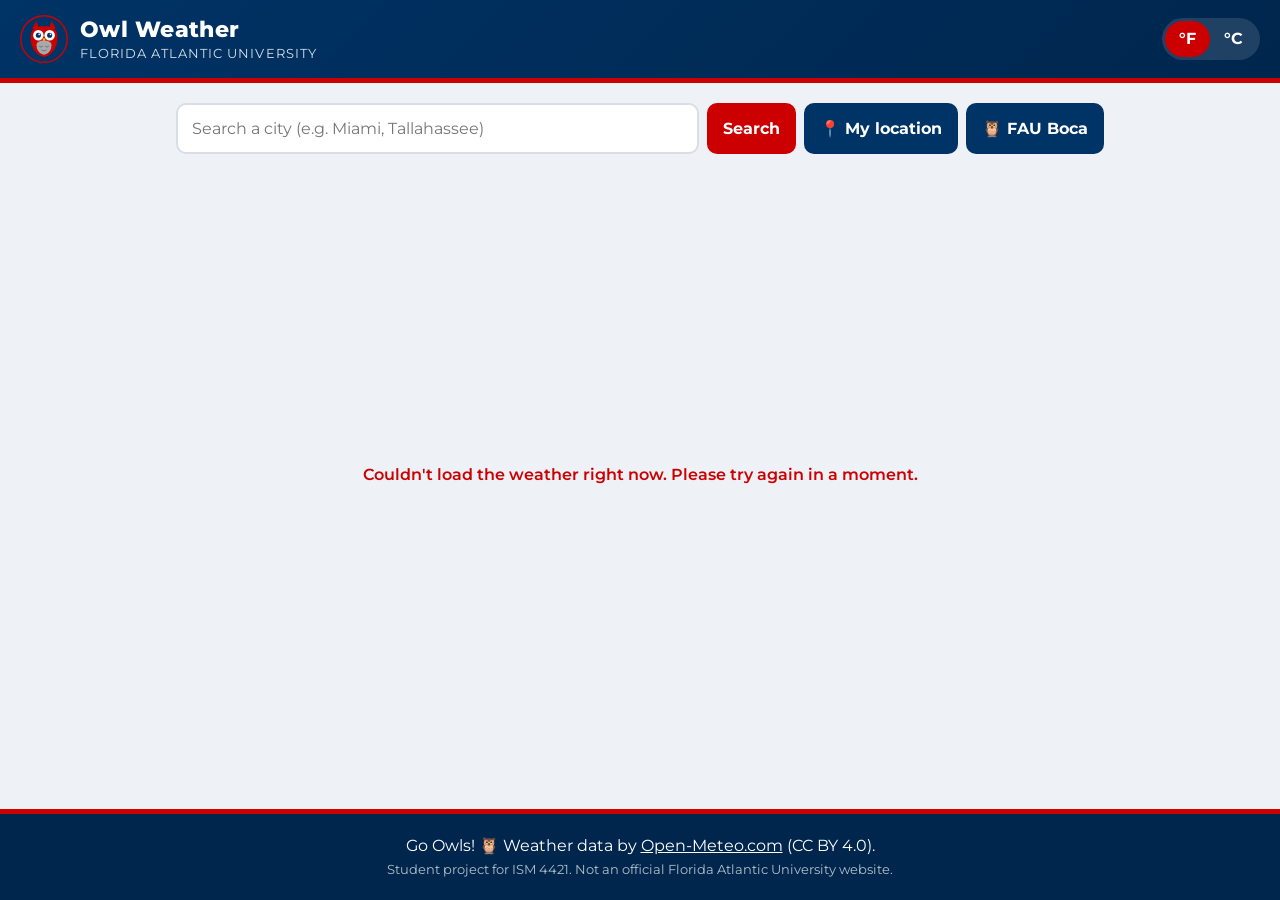
==== index.html @ f0412fbb "Add FAU-themed Owl Weather app for Netlify Static weather app powered by the free Open-Meteo forecas" ====
<!doctype html>
<html lang="en">
<head>
  <meta charset="utf-8">
  <meta name="viewport" content="width=device-width, initial-scale=1">
  <title>Owl Weather | FAU Boca Raton</title>
  <meta name="description" content="Live weather for Florida Atlantic University in Boca Raton and anywhere else, powered by Open-Meteo.">
  <meta name="theme-color" content="#003366">
  <link rel="icon" href="assets/logo.svg" type="image/svg+xml">
  <link rel="preconnect" href="https://fonts.googleapis.com">
  <link rel="preconnect" href="https://fonts.gstatic.com" crossorigin>
  <link href="https://fonts.googleapis.com/css2?family=Montserrat:wght@400;600;700;800&display=swap" rel="stylesheet">
  <link rel="stylesheet" href="style.css">
</head>
<body>
  <header class="site-header">
    <div class="brand">
      <img src="assets/logo.svg" alt="FAU Owls logo" class="brand-logo" width="48" height="48">
      <div>
        <div class="brand-title">Owl Weather</div>
        <div class="brand-sub">Florida Atlantic University</div>
      </div>
    </div>
    <div class="unit-toggle" role="group" aria-label="Temperature units">
      <button type="button" data-unit="fahrenheit" class="active">°F</button>
      <button type="button" data-unit="celsius">°C</button>
    </div>
  </header>

  <main class="container">
    <section class="search">
      <form id="search-form" autocomplete="off" role="search">
        <label for="search-input" class="visually-hidden">Search for a city</label>
        <input id="search-input" type="search" placeholder="Search a city (e.g. Miami, Tallahassee)" aria-autocomplete="list" aria-controls="search-results">
        <button type="submit" class="btn btn-primary">Search</button>
        <button type="button" id="locate-btn" class="btn btn-secondary" title="Use my location">📍 My location</button>
        <button type="button" id="home-btn" class="btn btn-secondary" title="Back to FAU Boca Raton">🦉 FAU Boca</button>
        <ul id="search-results" class="search-results" role="listbox" hidden></ul>
      </form>
    </section>

    <div id="status" class="status" role="status" aria-live="polite"></div>

    <section id="current" class="card current" hidden>
      <div class="current-top">
        <div>
          <h1 id="place-name">Boca Raton, Florida</h1>
          <p id="place-time" class="muted"></p>
        </div>
        <div class="current-icon" id="current-icon" aria-hidden="true"></div>
      </div>
      <div class="current-main">
        <div class="current-temp" id="current-temp">--</div>
        <div>
          <div class="current-desc" id="current-desc"></div>
          <div class="muted" id="current-feels"></div>
          <div class="muted" id="current-hilo"></div>
        </div>
      </div>
      <dl class="details" id="current-details"></dl>
    </section>

    <section id="hourly-section" class="card" hidden>
      <h2>Next 24 hours</h2>
      <div class="hourly" id="hourly"></div>
    </section>

    <section id="daily-section" class="card" hidden>
      <h2>7-day forecast</h2>
      <div class="daily" id="daily"></div>
    </section>
  </main>

  <footer class="site-footer">
    <p>Go Owls! 🦉 Weather data by <a href="https://open-meteo.com/" target="_blank" rel="noopener">Open-Meteo.com</a> (CC BY 4.0).</p>
    <p class="muted small">Student project for ISM 4421. Not an official Florida Atlantic University website.</p>
  </footer>

  <script src="app.js"></script>
</body>
</html>
---- style.css ----
:root {
  --fau-blue: #003366;
  --fau-blue-dark: #00264d;
  --fau-red: #cc0000;
  --fau-red-dark: #a30000;
  --fau-silver: #a7a9ac;
  --bg: #eef2f7;
  --card: #ffffff;
  --text: #0f1f33;
  --muted: #5b6b7f;
  --border: #d7dee8;
  --radius: 16px;
  --shadow: 0 6px 20px rgba(0, 51, 102, 0.10);
}

@media (prefers-color-scheme: dark) {
  :root {
    --bg: #07111f;
    --card: #0f1f33;
    --text: #e8eef6;
    --muted: #9fb0c4;
    --border: #1f3450;
    --shadow: 0 6px 20px rgba(0, 0, 0, 0.35);
  }
}

* { box-sizing: border-box; }

html, body { margin: 0; }

body {
  font-family: "Montserrat", system-ui, -apple-system, "Segoe UI", Roboto, sans-serif;
  background: var(--bg);
  color: var(--text);
  line-height: 1.45;
  min-height: 100vh;
  display: flex;
  flex-direction: column;
}

a { color: inherit; }

.visually-hidden {
  position: absolute; width: 1px; height: 1px; overflow: hidden;
  clip: rect(0 0 0 0); white-space: nowrap;
}

.muted { color: var(--muted); }
.small { font-size: 0.8rem; }

/* Header */
.site-header {
  background: linear-gradient(135deg, var(--fau-blue) 0%, var(--fau-blue-dark) 100%);
  color: #fff;
  padding: 14px 20px;
  display: flex;
  align-items: center;
  justify-content: space-between;
  gap: 12px;
  border-bottom: 5px solid var(--fau-red);
}

.brand { display: flex; align-items: center; gap: 12px; }
.brand-logo { width: 48px; height: 48px; flex: none; }
.brand-title { font-weight: 800; font-size: 1.35rem; letter-spacing: 0.02em; }
.brand-sub { font-size: 0.8rem; opacity: 0.85; text-transform: uppercase; letter-spacing: 0.08em; }

.unit-toggle {
  display: flex;
  background: rgba(255, 255, 255, 0.12);
  border-radius: 999px;
  padding: 3px;
}
.unit-toggle button {
  border: 0; background: transparent; color: #fff;
  font: inherit; font-weight: 700;
  padding: 6px 14px; border-radius: 999px; cursor: pointer;
}
.unit-toggle button.active { background: var(--fau-red); }

/* Layout */
.container {
  width: 100%;
  max-width: 960px;
  margin: 0 auto;
  padding: 20px 16px 32px;
  flex: 1;
  display: grid;
  gap: 18px;
}

.card {
  background: var(--card);
  border: 1px solid var(--border);
  border-radius: var(--radius);
  box-shadow: var(--shadow);
  padding: 20px;
  min-width: 0;
}
.card h2 {
  margin: 0 0 14px;
  font-size: 1rem;
  text-transform: uppercase;
  letter-spacing: 0.08em;
  color: var(--fau-red);
}

/* Search */
.search form {
  position: relative;
  display: flex;
  flex-wrap: wrap;
  gap: 8px;
}
.search input {
  flex: 1 1 240px;
  min-width: 0;
  font: inherit;
  padding: 12px 14px;
  border-radius: 10px;
  border: 2px solid var(--border);
  background: var(--card);
  color: var(--text);
}
.search input:focus { outline: none; border-color: var(--fau-blue); }

.btn {
  font: inherit; font-weight: 700;
  border: 0; border-radius: 10px;
  padding: 12px 16px; cursor: pointer;
}
.btn-primary { background: var(--fau-red); color: #fff; }
.btn-primary:hover { background: var(--fau-red-dark); }
.btn-secondary { background: var(--fau-blue); color: #fff; }
.btn-secondary:hover { background: var(--fau-blue-dark); }

.search-results {
  position: absolute;
  top: calc(100% + 6px);
  left: 0; right: 0;
  list-style: none; margin: 0; padding: 6px;
  background: var(--card);
  border: 1px solid var(--border);
  border-radius: 12px;
  box-shadow: var(--shadow);
  z-index: 10;
}
.search-results li {
  padding: 10px 12px; border-radius: 8px; cursor: pointer;
}
.search-results li:hover,
.search-results li[aria-selected="true"] { background: rgba(0, 51, 102, 0.1); }
.search-results li .muted { font-size: 0.85rem; }

.status { min-height: 1.2em; text-align: center; color: var(--muted); }
.status.error { color: var(--fau-red); font-weight: 600; }

/* Current conditions */
.current {
  background: linear-gradient(160deg, var(--fau-blue) 0%, #0a4a8a 100%);
  color: #fff;
  border: 0;
}
.current .muted { color: rgba(255, 255, 255, 0.8); }
.current-top { display: flex; justify-content: space-between; align-items: flex-start; gap: 12px; }
.current h1 { margin: 0; font-size: 1.5rem; }
.current-top p { margin: 4px 0 0; }
.current-icon { font-size: 4rem; line-height: 1; }
.current-main { display: flex; align-items: center; gap: 20px; margin: 12px 0 18px; flex-wrap: wrap; }
.current-temp { font-size: 4.5rem; font-weight: 800; line-height: 1; }
.current-desc { font-size: 1.25rem; font-weight: 700; }

.details {
  display: grid;
  grid-template-columns: repeat(auto-fit, minmax(130px, 1fr));
  gap: 10px;
  margin: 0;
}
.details div {
  background: rgba(255, 255, 255, 0.1);
  border-radius: 10px;
  padding: 10px 12px;
}
.details dt { font-size: 0.75rem; text-transform: uppercase; letter-spacing: 0.06em; opacity: 0.8; }
.details dd { margin: 2px 0 0; font-weight: 700; font-size: 1.05rem; }

/* Hourly */
.hourly {
  display: flex;
  gap: 10px;
  overflow-x: auto;
  padding-bottom: 6px;
  scroll-snap-type: x proximity;
}
.hour {
  flex: 0 0 76px;
  text-align: center;
  padding: 10px 6px;
  border-radius: 12px;
  border: 1px solid var(--border);
  scroll-snap-align: start;
}
.hour.now { border-color: var(--fau-red); border-width: 2px; }
.hour-time { font-size: 0.8rem; color: var(--muted); font-weight: 600; }
.hour-icon { font-size: 1.6rem; margin: 4px 0; }
.hour-temp { font-weight: 700; }
.hour-pop { font-size: 0.75rem; color: #2f7fd1; min-height: 1em; }

/* Daily */
.daily { display: grid; gap: 6px; }
.day {
  display: grid;
  grid-template-columns: 90px 36px 1fr auto;
  align-items: center;
  gap: 12px;
  padding: 10px 6px;
  border-bottom: 1px solid var(--border);
}
.day:last-child { border-bottom: 0; }
.day-name { font-weight: 700; }
.day-icon { font-size: 1.5rem; text-align: center; }
.day-desc { color: var(--muted); font-size: 0.9rem; min-width: 0; }
.day-desc .pop { color: #2f7fd1; font-weight: 600; white-space: nowrap; }
.day-temps { font-weight: 700; white-space: nowrap; }
.day-temps .lo { color: var(--muted); font-weight: 600; margin-left: 8px; }

/* Footer */
.site-footer {
  background: var(--fau-blue-dark);
  color: #fff;
  text-align: center;
  padding: 16px;
  border-top: 5px solid var(--fau-red);
}
.site-footer p { margin: 4px 0; }
.site-footer .muted { color: rgba(255, 255, 255, 0.7); }

@media (max-width: 560px) {
  .brand-title { font-size: 1.1rem; }
  .brand-sub { font-size: 0.7rem; }
  .current-temp { font-size: 3.5rem; }
  .current-icon { font-size: 3rem; }
  .day { grid-template-columns: 56px 30px 1fr auto; gap: 8px; }
  .btn { flex: 1 1 auto; }
}
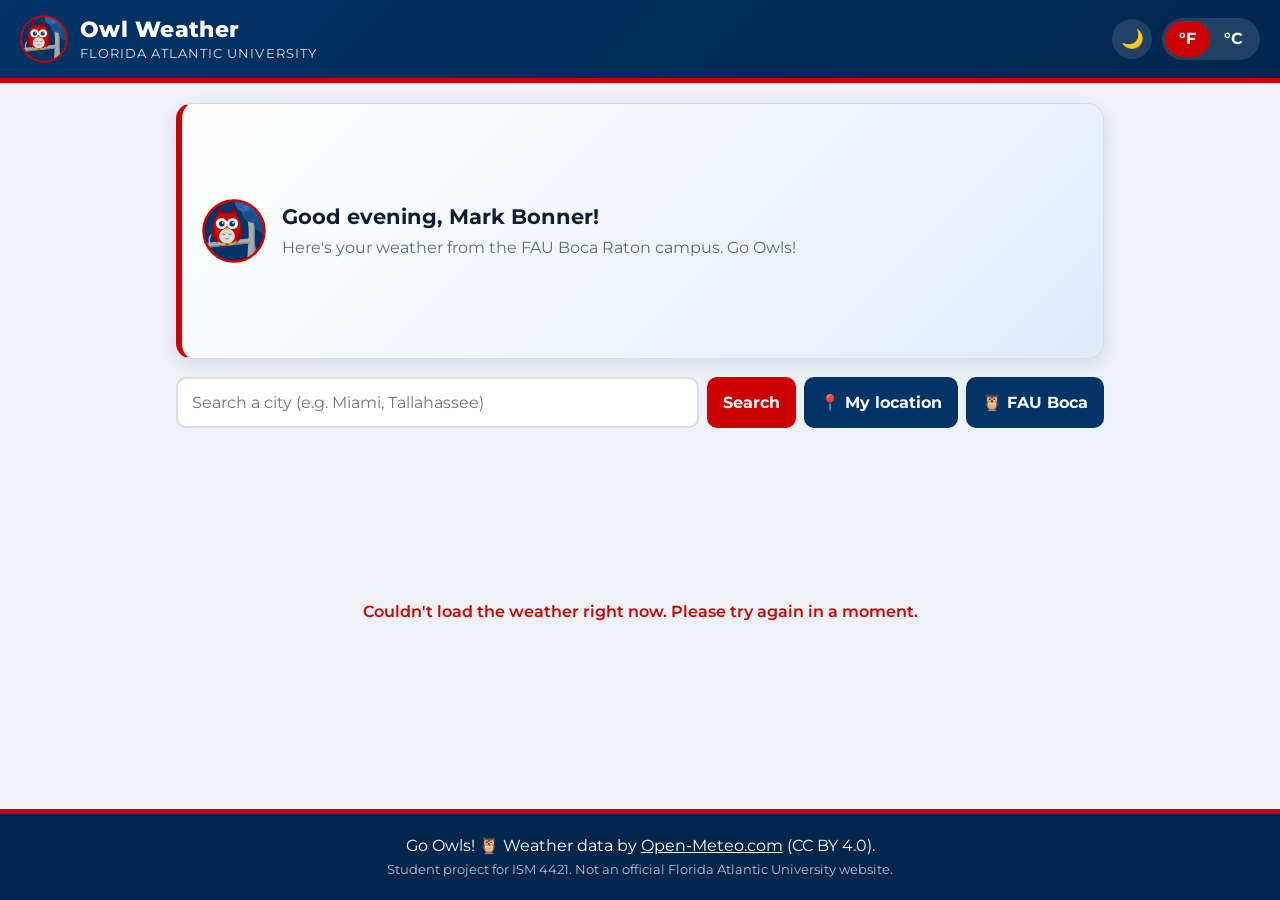
==== commit cb23fbf9: "Add light/dark theme, welcome banner, and owl-on-branch logo - Theme toggle in the header switches b" ====
--- a/index.html
+++ b/index.html
@@ -11,6 +11,7 @@
   <link rel="preconnect" href="https://fonts.gstatic.com" crossorigin>
   <link href="https://fonts.googleapis.com/css2?family=Montserrat:wght@400;600;700;800&display=swap" rel="stylesheet">
   <link rel="stylesheet" href="style.css">
+  <script src="theme.js"></script>
 </head>
 <body>
   <header class="site-header">
@@ -21,13 +22,24 @@
         <div class="brand-sub">Florida Atlantic University</div>
       </div>
     </div>
-    <div class="unit-toggle" role="group" aria-label="Temperature units">
-      <button type="button" data-unit="fahrenheit" class="active">°F</button>
-      <button type="button" data-unit="celsius">°C</button>
+    <div class="header-controls">
+      <button type="button" id="theme-toggle" class="theme-toggle" aria-label="Switch to dark theme" title="Switch to dark theme">🌙</button>
+      <div class="unit-toggle" role="group" aria-label="Temperature units">
+        <button type="button" data-unit="fahrenheit" class="active">°F</button>
+        <button type="button" data-unit="celsius">°C</button>
+      </div>
     </div>
   </header>
 
   <main class="container">
+    <section class="welcome" aria-labelledby="welcome-title">
+      <img src="assets/logo.svg" alt="" class="welcome-logo" width="64" height="64">
+      <div>
+        <h2 id="welcome-title" class="welcome-title">Welcome, Mark Bonner!</h2>
+        <p id="welcome-text" class="welcome-text">Here's your weather from the FAU Boca Raton campus. Go Owls!</p>
+      </div>
+    </section>
+
     <section class="search">
       <form id="search-form" autocomplete="off" role="search">
         <label for="search-input" class="visually-hidden">Search for a city</label>
--- a/style.css
+++ b/style.css
@@ -11,17 +11,40 @@
   --border: #d7dee8;
   --radius: 16px;
   --shadow: 0 6px 20px rgba(0, 51, 102, 0.10);
-}
-
+  --welcome-bg: linear-gradient(135deg, #ffffff 0%, #e3ecf7 100%);
+  --rain: #1f6fc0;
+  --heading: #cc0000;
+  color-scheme: light;
+}
+
+/* Dark theme: follows the system unless the visitor picked a theme,
+   and the header toggle can force it either way. */
 @media (prefers-color-scheme: dark) {
-  :root {
+  :root:not([data-theme="light"]) {
     --bg: #07111f;
     --card: #0f1f33;
     --text: #e8eef6;
     --muted: #9fb0c4;
     --border: #1f3450;
     --shadow: 0 6px 20px rgba(0, 0, 0, 0.35);
+    --welcome-bg: linear-gradient(135deg, #0f1f33 0%, #16304f 100%);
+    --rain: #6fb3ff;
+    --heading: #ff6b6b;
+    color-scheme: dark;
   }
+}
+
+:root[data-theme="dark"] {
+  --bg: #07111f;
+  --card: #0f1f33;
+  --text: #e8eef6;
+  --muted: #9fb0c4;
+  --border: #1f3450;
+  --shadow: 0 6px 20px rgba(0, 0, 0, 0.35);
+  --welcome-bg: linear-gradient(135deg, #0f1f33 0%, #16304f 100%);
+  --rain: #6fb3ff;
+  --heading: #ff6b6b;
+  color-scheme: dark;
 }
 
 * { box-sizing: border-box; }
@@ -64,6 +87,17 @@
 .brand-logo { width: 48px; height: 48px; flex: none; }
 .brand-title { font-weight: 800; font-size: 1.35rem; letter-spacing: 0.02em; }
 .brand-sub { font-size: 0.8rem; opacity: 0.85; text-transform: uppercase; letter-spacing: 0.08em; }
+
+.header-controls { display: flex; align-items: center; gap: 10px; }
+
+.theme-toggle {
+  width: 40px; height: 40px;
+  border: 0; border-radius: 999px;
+  background: rgba(255, 255, 255, 0.12);
+  font-size: 1.15rem; line-height: 1;
+  cursor: pointer;
+}
+.theme-toggle:hover { background: rgba(255, 255, 255, 0.22); }
 
 .unit-toggle {
   display: flex;
@@ -102,8 +136,24 @@
   font-size: 1rem;
   text-transform: uppercase;
   letter-spacing: 0.08em;
-  color: var(--fau-red);
-}
+  color: var(--heading);
+}
+
+/* Welcome banner */
+.welcome {
+  display: flex;
+  align-items: center;
+  gap: 16px;
+  padding: 18px 20px;
+  border-radius: var(--radius);
+  background: var(--welcome-bg);
+  border: 1px solid var(--border);
+  border-left: 6px solid var(--fau-red);
+  box-shadow: var(--shadow);
+}
+.welcome-logo { width: 64px; height: 64px; flex: none; }
+.welcome-title { margin: 0; font-size: 1.3rem; color: var(--text); }
+.welcome-text { margin: 4px 0 0; color: var(--muted); }
 
 /* Search */
 .search form {
@@ -204,7 +254,7 @@
 .hour-time { font-size: 0.8rem; color: var(--muted); font-weight: 600; }
 .hour-icon { font-size: 1.6rem; margin: 4px 0; }
 .hour-temp { font-weight: 700; }
-.hour-pop { font-size: 0.75rem; color: #2f7fd1; min-height: 1em; }
+.hour-pop { font-size: 0.75rem; color: var(--rain); min-height: 1em; }
 
 /* Daily */
 .daily { display: grid; gap: 6px; }
@@ -220,7 +270,7 @@
 .day-name { font-weight: 700; }
 .day-icon { font-size: 1.5rem; text-align: center; }
 .day-desc { color: var(--muted); font-size: 0.9rem; min-width: 0; }
-.day-desc .pop { color: #2f7fd1; font-weight: 600; white-space: nowrap; }
+.day-desc .pop { color: var(--rain); font-weight: 600; white-space: nowrap; }
 .day-temps { font-weight: 700; white-space: nowrap; }
 .day-temps .lo { color: var(--muted); font-weight: 600; margin-left: 8px; }
 
@@ -236,8 +286,17 @@
 .site-footer .muted { color: rgba(255, 255, 255, 0.7); }
 
 @media (max-width: 560px) {
-  .brand-title { font-size: 1.1rem; }
-  .brand-sub { font-size: 0.7rem; }
+  .welcome { padding: 14px 16px; gap: 12px; }
+  .welcome-logo { width: 48px; height: 48px; }
+  .welcome-title { font-size: 1.1rem; }
+  .theme-toggle { width: 36px; height: 36px; }
+  .site-header { padding: 12px 16px; }
+  .brand { gap: 8px; }
+  .brand-logo { width: 40px; height: 40px; }
+  .brand-title { font-size: 1.05rem; white-space: nowrap; }
+  .brand-sub { font-size: 0.6rem; white-space: nowrap; letter-spacing: 0.04em; }
+  .header-controls { gap: 6px; }
+  .unit-toggle button { padding: 6px 10px; }
   .current-temp { font-size: 3.5rem; }
   .current-icon { font-size: 3rem; }
   .day { grid-template-columns: 56px 30px 1fr auto; gap: 8px; }
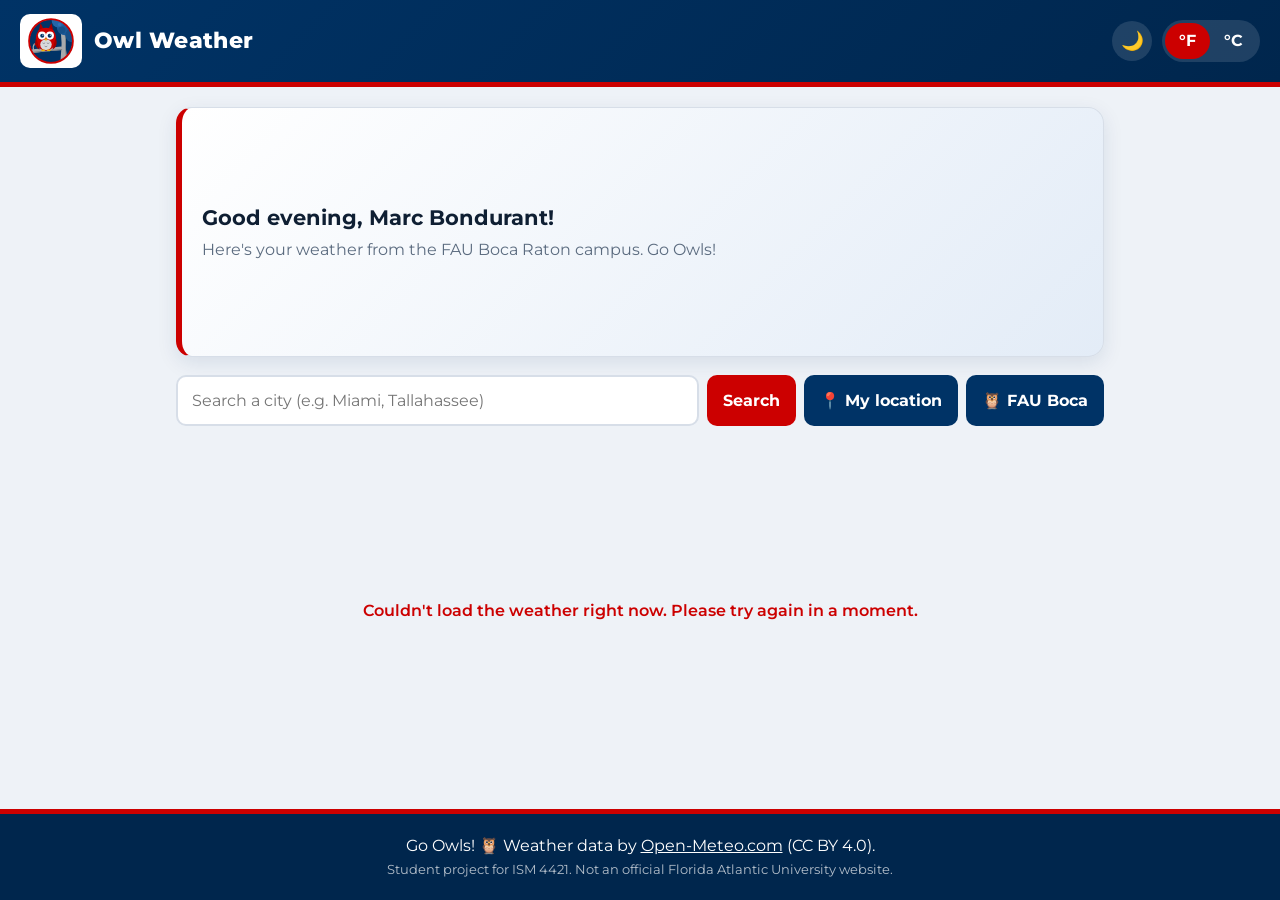
==== commit 223b8bd4: "Use the official FAU logo and update the welcome name - Header and 404 page show the Florida Atlanti" ====
--- a/index.html
+++ b/index.html
@@ -16,11 +16,10 @@
 <body>
   <header class="site-header">
     <div class="brand">
-      <img src="assets/logo.svg" alt="FAU Owls logo" class="brand-logo" width="48" height="48">
-      <div>
-        <div class="brand-title">Owl Weather</div>
-        <div class="brand-sub">Florida Atlantic University</div>
-      </div>
+      <span class="logo-badge">
+        <img src="https://upload.wikimedia.org/wikipedia/commons/b/b3/Florida_Atlantic_University_logo.svg" data-fallback="assets/logo.svg" alt="Florida Atlantic University" class="brand-logo" width="107" height="46">
+      </span>
+      <div class="brand-title">Owl Weather</div>
     </div>
     <div class="header-controls">
       <button type="button" id="theme-toggle" class="theme-toggle" aria-label="Switch to dark theme" title="Switch to dark theme">🌙</button>
@@ -33,9 +32,8 @@
 
   <main class="container">
     <section class="welcome" aria-labelledby="welcome-title">
-      <img src="assets/logo.svg" alt="" class="welcome-logo" width="64" height="64">
       <div>
-        <h2 id="welcome-title" class="welcome-title">Welcome, Mark Bonner!</h2>
+        <h2 id="welcome-title" class="welcome-title">Welcome, Marc Bondurant!</h2>
         <p id="welcome-text" class="welcome-text">Here's your weather from the FAU Boca Raton campus. Go Owls!</p>
       </div>
     </section>
--- a/style.css
+++ b/style.css
@@ -84,9 +84,16 @@
 }
 
 .brand { display: flex; align-items: center; gap: 12px; }
-.brand-logo { width: 48px; height: 48px; flex: none; }
+.logo-badge {
+  display: inline-flex;
+  align-items: center;
+  background: #fff;
+  border-radius: 10px;
+  padding: 4px 8px;
+  flex: none;
+}
+.brand-logo { height: 46px; width: auto; display: block; }
 .brand-title { font-weight: 800; font-size: 1.35rem; letter-spacing: 0.02em; }
-.brand-sub { font-size: 0.8rem; opacity: 0.85; text-transform: uppercase; letter-spacing: 0.08em; }
 
 .header-controls { display: flex; align-items: center; gap: 10px; }
 
@@ -151,7 +158,6 @@
   border-left: 6px solid var(--fau-red);
   box-shadow: var(--shadow);
 }
-.welcome-logo { width: 64px; height: 64px; flex: none; }
 .welcome-title { margin: 0; font-size: 1.3rem; color: var(--text); }
 .welcome-text { margin: 4px 0 0; color: var(--muted); }
 
@@ -287,14 +293,13 @@
 
 @media (max-width: 560px) {
   .welcome { padding: 14px 16px; gap: 12px; }
-  .welcome-logo { width: 48px; height: 48px; }
   .welcome-title { font-size: 1.1rem; }
   .theme-toggle { width: 36px; height: 36px; }
   .site-header { padding: 12px 16px; }
   .brand { gap: 8px; }
-  .brand-logo { width: 40px; height: 40px; }
+  .logo-badge { padding: 3px 6px; border-radius: 8px; }
+  .brand-logo { height: 32px; }
   .brand-title { font-size: 1.05rem; white-space: nowrap; }
-  .brand-sub { font-size: 0.6rem; white-space: nowrap; letter-spacing: 0.04em; }
   .header-controls { gap: 6px; }
   .unit-toggle button { padding: 6px 10px; }
   .current-temp { font-size: 3.5rem; }
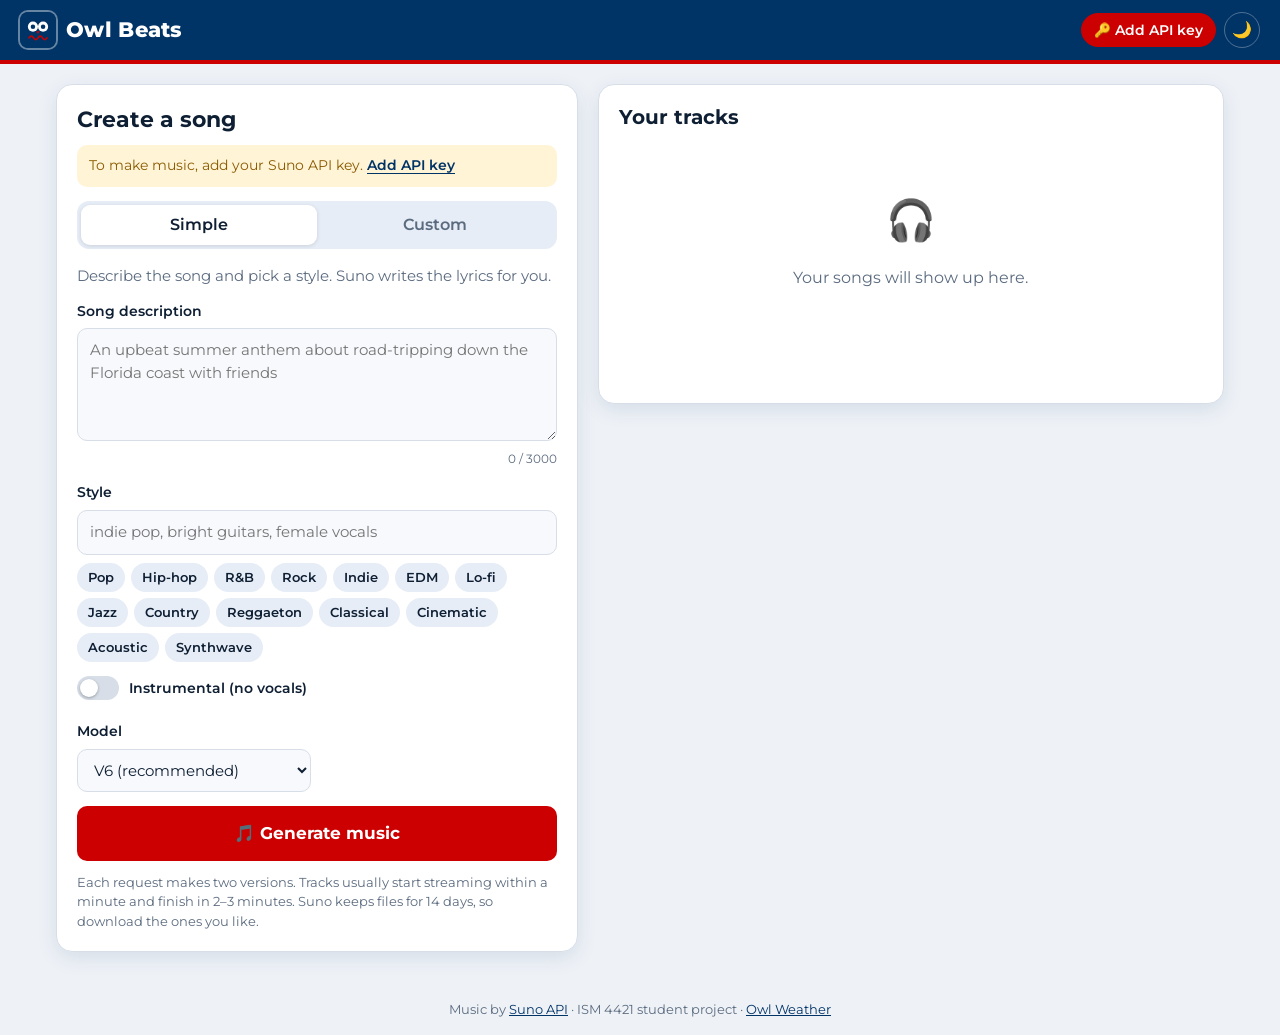
==== commit 8b0b710c: "Add Owl Beats AI music generator; move Owl Weather to /weather/ One-page Suno API app: simple and cu" ====
--- a/index.html
+++ b/index.html
@@ -3,88 +3,206 @@
 <head>
   <meta charset="utf-8">
   <meta name="viewport" content="width=device-width, initial-scale=1">
-  <title>Owl Weather | FAU Boca Raton</title>
-  <meta name="description" content="Live weather for Florida Atlantic University in Boca Raton and anywhere else, powered by Open-Meteo.">
+  <title>Owl Beats | AI Music Generator</title>
+  <meta name="description" content="Generate original songs and instrumentals from a text prompt with the Suno API.">
   <meta name="theme-color" content="#003366">
-  <link rel="icon" href="assets/logo.svg" type="image/svg+xml">
+  <link rel="icon" href="assets/icon.svg" type="image/svg+xml">
   <link rel="preconnect" href="https://fonts.googleapis.com">
   <link rel="preconnect" href="https://fonts.gstatic.com" crossorigin>
-  <link href="https://fonts.googleapis.com/css2?family=Montserrat:wght@400;600;700;800&display=swap" rel="stylesheet">
+  <link href="https://fonts.googleapis.com/css2?family=Montserrat:wght@400;500;600;700;800&display=swap" rel="stylesheet">
   <link rel="stylesheet" href="style.css">
   <script src="theme.js"></script>
 </head>
 <body>
   <header class="site-header">
     <div class="brand">
-      <span class="logo-badge">
-        <img src="https://upload.wikimedia.org/wikipedia/commons/b/b3/Florida_Atlantic_University_logo.svg" data-fallback="assets/logo.svg" alt="Florida Atlantic University" class="brand-logo" width="107" height="46">
-      </span>
-      <div class="brand-title">Owl Weather</div>
+      <img src="assets/icon.svg" alt="" width="36" height="36">
+      <span class="brand-title">Owl Beats</span>
     </div>
     <div class="header-controls">
-      <button type="button" id="theme-toggle" class="theme-toggle" aria-label="Switch to dark theme" title="Switch to dark theme">🌙</button>
-      <div class="unit-toggle" role="group" aria-label="Temperature units">
-        <button type="button" data-unit="fahrenheit" class="active">°F</button>
-        <button type="button" data-unit="celsius">°C</button>
-      </div>
+      <button type="button" id="credits" class="pill" title="Remaining Suno credits (click to refresh)" hidden>Credits: …</button>
+      <button type="button" id="key-btn" class="pill pill-accent">🔑 Add API key</button>
+      <button type="button" id="theme-toggle" class="icon-btn" aria-label="Switch theme">🌙</button>
     </div>
   </header>
 
-  <main class="container">
-    <section class="welcome" aria-labelledby="welcome-title">
-      <div>
-        <h2 id="welcome-title" class="welcome-title">Welcome, Marc Bondurant!</h2>
-        <p id="welcome-text" class="welcome-text">Here's your weather from the FAU Boca Raton campus. Go Owls!</p>
-      </div>
-    </section>
-
-    <section class="search">
-      <form id="search-form" autocomplete="off" role="search">
-        <label for="search-input" class="visually-hidden">Search for a city</label>
-        <input id="search-input" type="search" placeholder="Search a city (e.g. Miami, Tallahassee)" aria-autocomplete="list" aria-controls="search-results">
-        <button type="submit" class="btn btn-primary">Search</button>
-        <button type="button" id="locate-btn" class="btn btn-secondary" title="Use my location">📍 My location</button>
-        <button type="button" id="home-btn" class="btn btn-secondary" title="Back to FAU Boca Raton">🦉 FAU Boca</button>
-        <ul id="search-results" class="search-results" role="listbox" hidden></ul>
+  <main class="layout">
+    <!-- ============ Create ============ -->
+    <section class="card create" aria-labelledby="create-title">
+      <h1 id="create-title">Create a song</h1>
+      <div id="key-notice" class="notice" hidden>
+        To make music, add your Suno API key. <button type="button" class="link-btn" id="key-notice-btn">Add API key</button>
+      </div>
+
+      <div class="tabs" role="tablist" aria-label="Creation mode">
+        <button type="button" role="tab" id="tab-simple" aria-controls="form" aria-selected="true" class="tab active" data-mode="simple">Simple</button>
+        <button type="button" role="tab" id="tab-custom" aria-controls="form" aria-selected="false" class="tab" data-mode="custom">Custom</button>
+      </div>
+
+      <form id="form" novalidate>
+        <p class="hint mode-simple">Describe the song and pick a style. Suno writes the lyrics for you.</p>
+        <p class="hint mode-custom" hidden>Write your own lyrics and set the title, style, length and voice.</p>
+
+        <div class="field mode-simple">
+          <label for="prompt">Song description</label>
+          <textarea id="prompt" rows="4" maxlength="3000" placeholder="An upbeat summer anthem about road-tripping down the Florida coast with friends"></textarea>
+          <div class="counter" data-for="prompt"></div>
+        </div>
+
+        <div class="field mode-custom" hidden>
+          <label for="title">Title <span class="opt">(optional)</span></label>
+          <input id="title" type="text" maxlength="80" placeholder="Coastal Highway">
+        </div>
+
+        <div class="field">
+          <label for="style">Style</label>
+          <input id="style" type="text" maxlength="1000" placeholder="indie pop, bright guitars, female vocals">
+          <div class="chips" id="style-chips" aria-label="Style suggestions"></div>
+        </div>
+
+        <div class="field mode-custom lyrics-field" hidden>
+          <div class="label-row">
+            <label for="lyrics">Lyrics</label>
+            <button type="button" id="ai-lyrics-toggle" class="link-btn">✨ Write lyrics with AI</button>
+          </div>
+          <div id="ai-lyrics" class="ai-lyrics" hidden>
+            <input id="lyrics-prompt" type="text" maxlength="200" placeholder="What should the lyrics be about?">
+            <button type="button" id="lyrics-go" class="btn btn-secondary">Write</button>
+          </div>
+          <textarea id="lyrics" rows="10" maxlength="5000" placeholder="[Verse]&#10;Windows down on A1A&#10;&#10;[Chorus]&#10;..."></textarea>
+          <div class="counter" data-for="lyrics"></div>
+        </div>
+
+        <div class="row">
+          <label class="switch">
+            <input type="checkbox" id="instrumental">
+            <span class="slider" aria-hidden="true"></span>
+            Instrumental (no vocals)
+          </label>
+        </div>
+
+        <div class="grid-2">
+          <div class="field">
+            <label for="model">Model</label>
+            <select id="model">
+              <option value="V6">V6 (recommended)</option>
+              <option value="V6_WILD">V6 Wild (more creative)</option>
+              <option value="V6_MINI">V6 Mini (fastest)</option>
+            </select>
+          </div>
+          <div class="field mode-custom vocal-field" hidden>
+            <label for="vocal">Voice</label>
+            <select id="vocal">
+              <option value="">Any</option>
+              <option value="f">Female</option>
+              <option value="m">Male</option>
+            </select>
+          </div>
+        </div>
+
+        <div class="field mode-custom" hidden>
+          <label for="duration">Length: <output id="duration-out">2:00</output></label>
+          <input id="duration" type="range" min="10" max="360" step="5" value="120">
+        </div>
+
+        <details class="advanced mode-custom" hidden>
+          <summary>Advanced</summary>
+          <div class="field">
+            <label for="negative">Exclude styles <span class="opt">(optional)</span></label>
+            <input id="negative" type="text" maxlength="1000" placeholder="heavy metal, autotune">
+          </div>
+          <div class="field">
+            <label for="style-weight">Style adherence: <output id="style-weight-out">0.50</output></label>
+            <input id="style-weight" type="range" min="0" max="1" step="0.05" value="0.5">
+          </div>
+          <div class="field">
+            <label for="weirdness">Weirdness: <output id="weirdness-out">0.50</output></label>
+            <input id="weirdness" type="range" min="0" max="1" step="0.05" value="0.5">
+          </div>
+          <div class="field">
+            <label for="variety">Variety between the two versions</label>
+            <select id="variety">
+              <option value="0">Off · same style</option>
+              <option value="1" selected>Normal</option>
+              <option value="2">High</option>
+              <option value="3">Extra</option>
+              <option value="4">Max</option>
+            </select>
+          </div>
+        </details>
+
+        <div id="form-error" class="notice notice-error" role="alert" hidden></div>
+        <button type="submit" id="generate" class="btn btn-primary btn-lg">🎵 Generate music</button>
+        <p class="fineprint">Each request makes two versions. Tracks usually start streaming within a minute and finish in 2–3 minutes. Suno keeps files for 14 days, so download the ones you like.</p>
       </form>
     </section>
 
-    <div id="status" class="status" role="status" aria-live="polite"></div>
-
-    <section id="current" class="card current" hidden>
-      <div class="current-top">
-        <div>
-          <h1 id="place-name">Boca Raton, Florida</h1>
-          <p id="place-time" class="muted"></p>
-        </div>
-        <div class="current-icon" id="current-icon" aria-hidden="true"></div>
-      </div>
-      <div class="current-main">
-        <div class="current-temp" id="current-temp">--</div>
-        <div>
-          <div class="current-desc" id="current-desc"></div>
-          <div class="muted" id="current-feels"></div>
-          <div class="muted" id="current-hilo"></div>
-        </div>
-      </div>
-      <dl class="details" id="current-details"></dl>
-    </section>
-
-    <section id="hourly-section" class="card" hidden>
-      <h2>Next 24 hours</h2>
-      <div class="hourly" id="hourly"></div>
-    </section>
-
-    <section id="daily-section" class="card" hidden>
-      <h2>7-day forecast</h2>
-      <div class="daily" id="daily"></div>
+    <!-- ============ Library ============ -->
+    <section class="card library" aria-labelledby="library-title">
+      <div class="library-head">
+        <h2 id="library-title">Your tracks</h2>
+        <button type="button" id="clear-all" class="link-btn" hidden>Clear all</button>
+      </div>
+      <div id="empty" class="empty">
+        <div class="empty-icon" aria-hidden="true">🎧</div>
+        <p>Your songs will show up here.</p>
+      </div>
+      <ul id="tasks" class="tasks"></ul>
     </section>
   </main>
 
   <footer class="site-footer">
-    <p>Go Owls! 🦉 Weather data by <a href="https://open-meteo.com/" target="_blank" rel="noopener">Open-Meteo.com</a> (CC BY 4.0).</p>
-    <p class="muted small">Student project for ISM 4421. Not an official Florida Atlantic University website.</p>
+    Music by <a href="https://sunoapi.org" target="_blank" rel="noopener">Suno API</a> · ISM 4421 student project ·
+    <a href="weather/">Owl Weather</a>
   </footer>
+
+  <!-- Extend dialog -->
+  <dialog id="extend-dialog">
+    <form method="dialog" id="extend-form">
+      <h3>Extend “<span id="extend-name"></span>”</h3>
+      <p class="hint">Suno continues the song from the point you choose and makes two new versions.</p>
+      <div class="field">
+        <label for="extend-at">Continue from: <output id="extend-at-out">0:00</output></label>
+        <input id="extend-at" type="range" min="1" max="240" step="1" value="60">
+      </div>
+      <div class="field">
+        <label for="extend-style">Style</label>
+        <input id="extend-style" type="text" maxlength="1000">
+      </div>
+      <div class="field">
+        <label for="extend-title">Title</label>
+        <input id="extend-title" type="text" maxlength="80">
+      </div>
+      <div class="field" id="extend-lyrics-field">
+        <label for="extend-lyrics">Lyrics for the new part <span class="opt">(optional)</span></label>
+        <textarea id="extend-lyrics" rows="5" maxlength="5000" placeholder="[Bridge]&#10;..."></textarea>
+      </div>
+      <div class="dialog-actions">
+        <button type="button" class="btn btn-secondary" id="extend-cancel">Cancel</button>
+        <button type="submit" class="btn btn-primary" value="go">Extend</button>
+      </div>
+    </form>
+  </dialog>
+
+  <!-- API key dialog -->
+  <dialog id="key-dialog">
+    <form method="dialog" id="key-form">
+      <h3>Your Suno API key</h3>
+      <p class="hint">Get a key at <a href="https://sunoapi.org/api-key" target="_blank" rel="noopener">sunoapi.org/api-key</a>. It is saved only in this browser and sent only to api.sunoapi.org.</p>
+      <div class="field">
+        <label for="api-key">API key</label>
+        <input id="api-key" type="password" autocomplete="off" spellcheck="false" placeholder="Paste your key">
+      </div>
+      <label class="check"><input type="checkbox" id="show-key"> Show key</label>
+      <div class="dialog-actions">
+        <button type="button" class="btn btn-secondary" id="key-remove">Remove key</button>
+        <button type="button" class="btn btn-secondary" id="key-cancel">Cancel</button>
+        <button type="submit" class="btn btn-primary" value="go">Save</button>
+      </div>
+    </form>
+  </dialog>
+
+  <div id="toast" class="toast" role="status" aria-live="polite" hidden></div>
 
   <script src="app.js"></script>
 </body>
--- a/style.css
+++ b/style.css
@@ -1,49 +1,74 @@
 :root {
   --fau-blue: #003366;
-  --fau-blue-dark: #00264d;
   --fau-red: #cc0000;
-  --fau-red-dark: #a30000;
-  --fau-silver: #a7a9ac;
+  --accent: #cc0000;
+  --accent-hover: #a30000;
+  --primary: #003366;
   --bg: #eef2f7;
   --card: #ffffff;
   --text: #0f1f33;
   --muted: #5b6b7f;
   --border: #d7dee8;
+  --input: #f7f9fc;
+  --chip: #e6edf6;
+  --chip-on: #003366;
+  --chip-on-text: #ffffff;
+  --ok: #1b7f3b;
+  --ok-bg: #e3f5e9;
+  --warn: #8a5a00;
+  --warn-bg: #fff4d6;
+  --err: #b00020;
+  --err-bg: #fdecee;
   --radius: 16px;
   --shadow: 0 6px 20px rgba(0, 51, 102, 0.10);
-  --welcome-bg: linear-gradient(135deg, #ffffff 0%, #e3ecf7 100%);
-  --rain: #1f6fc0;
-  --heading: #cc0000;
   color-scheme: light;
 }
 
-/* Dark theme: follows the system unless the visitor picked a theme,
-   and the header toggle can force it either way. */
 @media (prefers-color-scheme: dark) {
   :root:not([data-theme="light"]) {
+    --primary: #4d8fd6;
+    --accent: #ff4d4d;
+    --accent-hover: #ff6b6b;
     --bg: #07111f;
     --card: #0f1f33;
     --text: #e8eef6;
     --muted: #9fb0c4;
     --border: #1f3450;
+    --input: #0a1728;
+    --chip: #16304f;
+    --chip-on: #4d8fd6;
+    --chip-on-text: #07111f;
+    --ok: #6fdc8c;
+    --ok-bg: #0f2e1b;
+    --warn: #ffd166;
+    --warn-bg: #33290f;
+    --err: #ff8a8a;
+    --err-bg: #3a1016;
     --shadow: 0 6px 20px rgba(0, 0, 0, 0.35);
-    --welcome-bg: linear-gradient(135deg, #0f1f33 0%, #16304f 100%);
-    --rain: #6fb3ff;
-    --heading: #ff6b6b;
     color-scheme: dark;
   }
 }
 
 :root[data-theme="dark"] {
+  --primary: #4d8fd6;
+  --accent: #ff4d4d;
+  --accent-hover: #ff6b6b;
   --bg: #07111f;
   --card: #0f1f33;
   --text: #e8eef6;
   --muted: #9fb0c4;
   --border: #1f3450;
+  --input: #0a1728;
+  --chip: #16304f;
+  --chip-on: #4d8fd6;
+  --chip-on-text: #07111f;
+  --ok: #6fdc8c;
+  --ok-bg: #0f2e1b;
+  --warn: #ffd166;
+  --warn-bg: #33290f;
+  --err: #ff8a8a;
+  --err-bg: #3a1016;
   --shadow: 0 6px 20px rgba(0, 0, 0, 0.35);
-  --welcome-bg: linear-gradient(135deg, #0f1f33 0%, #16304f 100%);
-  --rain: #6fb3ff;
-  --heading: #ff6b6b;
   color-scheme: dark;
 }
 
@@ -52,82 +77,87 @@
 html, body { margin: 0; }
 
 body {
-  font-family: "Montserrat", system-ui, -apple-system, "Segoe UI", Roboto, sans-serif;
+  font-family: "Montserrat", system-ui, -apple-system, "Segoe UI", sans-serif;
   background: var(--bg);
   color: var(--text);
-  line-height: 1.45;
+  line-height: 1.5;
   min-height: 100vh;
   display: flex;
   flex-direction: column;
 }
 
-a { color: inherit; }
-
-.visually-hidden {
-  position: absolute; width: 1px; height: 1px; overflow: hidden;
-  clip: rect(0 0 0 0); white-space: nowrap;
-}
-
-.muted { color: var(--muted); }
-.small { font-size: 0.8rem; }
-
-/* Header */
+a { color: var(--primary); }
+
+[hidden] { display: none !important; }
+
+/* ---------- header ---------- */
 .site-header {
-  background: linear-gradient(135deg, var(--fau-blue) 0%, var(--fau-blue-dark) 100%);
-  color: #fff;
-  padding: 14px 20px;
   display: flex;
   align-items: center;
   justify-content: space-between;
   gap: 12px;
-  border-bottom: 5px solid var(--fau-red);
-}
-
-.brand { display: flex; align-items: center; gap: 12px; }
-.logo-badge {
-  display: inline-flex;
-  align-items: center;
-  background: #fff;
-  border-radius: 10px;
-  padding: 4px 8px;
-  flex: none;
-}
-.brand-logo { height: 46px; width: auto; display: block; }
-.brand-title { font-weight: 800; font-size: 1.35rem; letter-spacing: 0.02em; }
-
-.header-controls { display: flex; align-items: center; gap: 10px; }
-
-.theme-toggle {
-  width: 40px; height: 40px;
-  border: 0; border-radius: 999px;
-  background: rgba(255, 255, 255, 0.12);
-  font-size: 1.15rem; line-height: 1;
-  cursor: pointer;
-}
-.theme-toggle:hover { background: rgba(255, 255, 255, 0.22); }
-
-.unit-toggle {
-  display: flex;
-  background: rgba(255, 255, 255, 0.12);
+  padding: 12px 20px;
+  background: var(--fau-blue);
+  color: #fff;
+  border-bottom: 4px solid var(--fau-red);
+  position: sticky;
+  top: 0;
+  z-index: 10;
+}
+.brand { display: flex; align-items: center; gap: 10px; }
+.brand img { border-radius: 8px; box-shadow: 0 0 0 2px rgba(255, 255, 255, 0.4); }
+.brand-title { white-space: nowrap; font-weight: 800; font-size: 1.3rem; letter-spacing: 0.3px; }
+.header-controls { display: flex; align-items: center; gap: 8px; flex-wrap: wrap; justify-content: flex-end; }
+
+.pill {
+  font: inherit;
+  font-size: 0.85rem;
+  font-weight: 600;
+  color: #fff;
+  background: rgba(255, 255, 255, 0.14);
+  border: 1px solid rgba(255, 255, 255, 0.3);
   border-radius: 999px;
-  padding: 3px;
-}
-.unit-toggle button {
-  border: 0; background: transparent; color: #fff;
-  font: inherit; font-weight: 700;
-  padding: 6px 14px; border-radius: 999px; cursor: pointer;
-}
-.unit-toggle button.active { background: var(--fau-red); }
-
-/* Layout */
-.container {
+  padding: 6px 12px;
+  cursor: pointer;
+  white-space: nowrap;
+}
+.pill:hover { background: rgba(255, 255, 255, 0.24); }
+.pill-accent { background: var(--fau-red); border-color: var(--fau-red); }
+.pill-accent:hover { background: #a30000; }
+
+.icon-btn {
+  font: inherit;
+  background: transparent;
+  border: 1px solid rgba(255, 255, 255, 0.3);
+  color: inherit;
+  border-radius: 999px;
+  width: 36px;
+  height: 36px;
+  cursor: pointer;
+}
+.icon-btn.small {
+  width: 28px;
+  height: 28px;
+  font-size: 0.8rem;
+  border-color: var(--border);
+  color: var(--muted);
+}
+.icon-btn.small:hover { color: var(--err); border-color: var(--err); }
+
+/* ---------- layout ---------- */
+.layout {
+  flex: 1;
   width: 100%;
-  max-width: 960px;
+  max-width: 1200px;
   margin: 0 auto;
   padding: 20px 16px 32px;
-  flex: 1;
   display: grid;
-  gap: 18px;
+  grid-template-columns: minmax(0, 5fr) minmax(0, 6fr);
+  gap: 20px;
+  align-items: start;
+}
+@media (max-width: 880px) {
+  .layout { grid-template-columns: minmax(0, 1fr); }
 }
 
 .card {
@@ -136,174 +166,268 @@
   border-radius: var(--radius);
   box-shadow: var(--shadow);
   padding: 20px;
-  min-width: 0;
-}
-.card h2 {
-  margin: 0 0 14px;
-  font-size: 1rem;
-  text-transform: uppercase;
-  letter-spacing: 0.08em;
-  color: var(--heading);
-}
-
-/* Welcome banner */
-.welcome {
-  display: flex;
+}
+.create { position: sticky; top: 84px; }
+@media (max-width: 880px) { .create { position: static; } }
+
+h1, h2, h3 { margin: 0 0 12px; line-height: 1.25; }
+h1 { font-size: 1.4rem; }
+h2 { font-size: 1.25rem; }
+h3 { font-size: 1.05rem; }
+
+.hint { color: var(--muted); margin: 0 0 14px; font-size: 0.92rem; }
+.fineprint { color: var(--muted); font-size: 0.8rem; margin: 12px 0 0; }
+.opt { color: var(--muted); font-weight: 400; }
+
+/* ---------- tabs ---------- */
+.tabs {
+  display: grid;
+  grid-template-columns: 1fr 1fr;
+  background: var(--chip);
+  padding: 4px;
+  border-radius: 12px;
+  margin-bottom: 16px;
+}
+.tab {
+  font: inherit;
+  font-weight: 600;
+  border: 0;
+  background: transparent;
+  color: var(--muted);
+  padding: 8px;
+  border-radius: 9px;
+  cursor: pointer;
+}
+.tab.active { background: var(--card); color: var(--text); box-shadow: 0 1px 4px rgba(0, 0, 0, 0.12); }
+
+/* ---------- form ---------- */
+.field { margin-bottom: 14px; }
+.field label, .label-row label { display: block; font-weight: 600; font-size: 0.9rem; margin-bottom: 6px; }
+.label-row { display: flex; justify-content: space-between; align-items: baseline; gap: 8px; }
+
+input[type="text"], input[type="password"], textarea, select {
+  width: 100%;
+  font: inherit;
+  font-size: 0.95rem;
+  color: var(--text);
+  background: var(--input);
+  border: 1px solid var(--border);
+  border-radius: 10px;
+  padding: 10px 12px;
+}
+textarea { resize: vertical; min-height: 90px; }
+input:focus-visible, textarea:focus-visible, select:focus-visible, button:focus-visible, a:focus-visible {
+  outline: 3px solid color-mix(in srgb, var(--primary) 55%, transparent);
+  outline-offset: 2px;
+}
+input[type="range"] { width: 100%; accent-color: var(--accent); }
+
+.counter { text-align: right; font-size: 0.75rem; color: var(--muted); margin-top: 2px; }
+
+.grid-2 { display: grid; grid-template-columns: 1fr 1fr; gap: 12px; }
+@media (max-width: 480px) { .grid-2 { grid-template-columns: 1fr; } }
+
+.chips { display: flex; flex-wrap: wrap; gap: 6px; margin-top: 8px; }
+.chip {
+  font: inherit;
+  font-size: 0.8rem;
+  font-weight: 600;
+  border: 1px solid transparent;
+  background: var(--chip);
+  color: var(--text);
+  padding: 4px 10px;
+  border-radius: 999px;
+  cursor: pointer;
+}
+.chip:hover { border-color: var(--primary); }
+.chip.active { background: var(--chip-on); color: var(--chip-on-text); }
+
+.row { margin-bottom: 14px; }
+.switch { display: inline-flex; align-items: center; gap: 10px; cursor: pointer; font-weight: 600; font-size: 0.9rem; }
+.switch input { position: absolute; opacity: 0; width: 1px; height: 1px; }
+.slider {
+  width: 42px;
+  height: 24px;
+  border-radius: 999px;
+  background: var(--border);
+  position: relative;
+  transition: background 0.15s;
+  flex: none;
+}
+.slider::after {
+  content: "";
+  position: absolute;
+  top: 3px;
+  left: 3px;
+  width: 18px;
+  height: 18px;
+  border-radius: 50%;
+  background: #fff;
+  transition: transform 0.15s;
+  box-shadow: 0 1px 3px rgba(0, 0, 0, 0.3);
+}
+.switch input:checked + .slider { background: var(--accent); }
+.switch input:checked + .slider::after { transform: translateX(18px); }
+.switch input:focus-visible + .slider { outline: 3px solid color-mix(in srgb, var(--primary) 55%, transparent); outline-offset: 2px; }
+
+.check { display: flex; align-items: center; gap: 8px; font-size: 0.9rem; margin-bottom: 8px; }
+
+.ai-lyrics { display: flex; gap: 8px; margin-bottom: 8px; }
+.ai-lyrics input { flex: 1; }
+
+.advanced {
+  border: 1px solid var(--border);
+  border-radius: 10px;
+  padding: 10px 12px;
+  margin-bottom: 14px;
+}
+.advanced summary { cursor: pointer; font-weight: 600; font-size: 0.9rem; }
+.advanced[open] summary { margin-bottom: 12px; }
+
+/* ---------- buttons ---------- */
+.btn {
+  font: inherit;
+  font-weight: 700;
+  border-radius: 10px;
+  border: 1px solid transparent;
+  padding: 10px 16px;
+  cursor: pointer;
+  text-decoration: none;
+  display: inline-flex;
   align-items: center;
-  gap: 16px;
-  padding: 18px 20px;
+  justify-content: center;
+  gap: 6px;
+  white-space: nowrap;
+}
+.btn:disabled { opacity: 0.6; cursor: progress; }
+.btn-primary { background: var(--accent); color: #fff; }
+.btn-primary:hover:not(:disabled) { background: var(--accent-hover); }
+.btn-secondary { background: var(--chip); color: var(--text); border-color: var(--border); }
+.btn-secondary:hover:not(:disabled) { border-color: var(--primary); }
+.btn-lg { width: 100%; padding: 14px; font-size: 1.05rem; }
+.btn-sm { padding: 6px 10px; font-size: 0.82rem; }
+
+.link-btn {
+  font: inherit;
+  font-size: 0.85rem;
+  font-weight: 600;
+  background: none;
+  border: 0;
+  padding: 0;
+  color: var(--primary);
+  cursor: pointer;
+  text-decoration: underline;
+  text-underline-offset: 3px;
+}
+
+/* ---------- notices ---------- */
+.notice {
+  border-radius: 10px;
+  padding: 10px 12px;
+  margin-bottom: 14px;
+  font-size: 0.9rem;
+  background: var(--warn-bg);
+  color: var(--warn);
+}
+.notice-error { background: var(--err-bg); color: var(--err); }
+
+/* ---------- library ---------- */
+.library { min-height: 320px; }
+.library-head { display: flex; justify-content: space-between; align-items: baseline; }
+.empty { text-align: center; color: var(--muted); padding: 48px 0; }
+.empty-icon { font-size: 2.5rem; }
+
+.tasks { list-style: none; margin: 0; padding: 0; display: grid; gap: 14px; }
+.task { border: 1px solid var(--border); border-radius: 12px; padding: 14px; }
+.task-head { display: flex; justify-content: space-between; gap: 10px; align-items: flex-start; }
+.task-info { min-width: 0; }
+.task-label { font-weight: 600; overflow-wrap: anywhere; }
+.task-meta { display: flex; gap: 8px; align-items: center; font-size: 0.8rem; color: var(--muted); margin-top: 4px; flex-wrap: wrap; }
+.task-actions { display: flex; gap: 10px; align-items: center; flex: none; }
+.task-error { color: var(--err); font-size: 0.88rem; margin: 10px 0 0; }
+.task-warn { color: var(--warn); font-size: 0.8rem; margin: 8px 0 0; }
+
+.badge { font-weight: 700; font-size: 0.72rem; padding: 2px 8px; border-radius: 999px; }
+.badge-done { background: var(--ok-bg); color: var(--ok); }
+.badge-error { background: var(--err-bg); color: var(--err); }
+.badge-working { background: var(--warn-bg); color: var(--warn); }
+
+.progress {
+  height: 6px;
+  border-radius: 999px;
+  margin-top: 12px;
+  background: linear-gradient(90deg, var(--chip) 0%, var(--accent) 50%, var(--chip) 100%);
+  background-size: 200% 100%;
+  animation: shimmer 1.4s linear infinite;
+}
+@keyframes shimmer { from { background-position: 200% 0; } to { background-position: 0 0; } }
+@media (prefers-reduced-motion: reduce) { .progress { animation: none; background: var(--accent); opacity: 0.5; } }
+
+.tracks { display: grid; gap: 12px; margin-top: 12px; }
+.track { display: flex; gap: 12px; }
+.art {
+  flex: none;
+  width: 88px;
+  height: 88px;
+  border-radius: 10px;
+  overflow: hidden;
+  background: var(--chip);
+  display: grid;
+  place-items: center;
+  font-size: 1.8rem;
+}
+.art img { width: 100%; height: 100%; object-fit: cover; }
+.track-body { flex: 1; min-width: 0; }
+.track-title { margin: 0; font-size: 1rem; overflow-wrap: anywhere; }
+.track-sub { color: var(--muted); font-size: 0.8rem; margin: 2px 0 6px; overflow-wrap: anywhere; }
+.track audio { width: 100%; height: 40px; margin: 4px 0; }
+.track-actions { display: flex; gap: 8px; flex-wrap: wrap; margin-top: 4px; }
+@media (max-width: 480px) {
+  .art { width: 64px; height: 64px; }
+}
+
+.lyrics-view { margin-top: 8px; font-size: 0.85rem; }
+.lyrics-view summary { cursor: pointer; font-weight: 600; color: var(--primary); }
+.lyrics-view .link-btn { float: right; }
+.lyrics-view pre {
+  font-family: inherit;
+  white-space: pre-wrap;
+  background: var(--input);
+  border-radius: 8px;
+  padding: 10px;
+  margin: 6px 0 0;
+  max-height: 260px;
+  overflow: auto;
+}
+
+/* ---------- dialogs ---------- */
+dialog {
+  border: 1px solid var(--border);
   border-radius: var(--radius);
-  background: var(--welcome-bg);
-  border: 1px solid var(--border);
-  border-left: 6px solid var(--fau-red);
-  box-shadow: var(--shadow);
-}
-.welcome-title { margin: 0; font-size: 1.3rem; color: var(--text); }
-.welcome-text { margin: 4px 0 0; color: var(--muted); }
-
-/* Search */
-.search form {
-  position: relative;
-  display: flex;
-  flex-wrap: wrap;
-  gap: 8px;
-}
-.search input {
-  flex: 1 1 240px;
-  min-width: 0;
-  font: inherit;
-  padding: 12px 14px;
-  border-radius: 10px;
-  border: 2px solid var(--border);
   background: var(--card);
   color: var(--text);
-}
-.search input:focus { outline: none; border-color: var(--fau-blue); }
-
-.btn {
-  font: inherit; font-weight: 700;
-  border: 0; border-radius: 10px;
-  padding: 12px 16px; cursor: pointer;
-}
-.btn-primary { background: var(--fau-red); color: #fff; }
-.btn-primary:hover { background: var(--fau-red-dark); }
-.btn-secondary { background: var(--fau-blue); color: #fff; }
-.btn-secondary:hover { background: var(--fau-blue-dark); }
-
-.search-results {
-  position: absolute;
-  top: calc(100% + 6px);
-  left: 0; right: 0;
-  list-style: none; margin: 0; padding: 6px;
-  background: var(--card);
-  border: 1px solid var(--border);
-  border-radius: 12px;
+  padding: 20px;
+  width: min(480px, calc(100vw - 32px));
+  box-shadow: 0 20px 60px rgba(0, 0, 0, 0.35);
+}
+dialog::backdrop { background: rgba(0, 20, 40, 0.55); }
+.dialog-actions { display: flex; justify-content: flex-end; gap: 8px; flex-wrap: wrap; margin-top: 8px; }
+
+/* ---------- toast & footer ---------- */
+.toast {
+  position: fixed;
+  left: 50%;
+  bottom: 20px;
+  transform: translateX(-50%);
+  background: var(--fau-blue);
+  color: #fff;
+  padding: 10px 16px;
+  border-radius: 10px;
   box-shadow: var(--shadow);
-  z-index: 10;
-}
-.search-results li {
-  padding: 10px 12px; border-radius: 8px; cursor: pointer;
-}
-.search-results li:hover,
-.search-results li[aria-selected="true"] { background: rgba(0, 51, 102, 0.1); }
-.search-results li .muted { font-size: 0.85rem; }
-
-.status { min-height: 1.2em; text-align: center; color: var(--muted); }
-.status.error { color: var(--fau-red); font-weight: 600; }
-
-/* Current conditions */
-.current {
-  background: linear-gradient(160deg, var(--fau-blue) 0%, #0a4a8a 100%);
-  color: #fff;
-  border: 0;
-}
-.current .muted { color: rgba(255, 255, 255, 0.8); }
-.current-top { display: flex; justify-content: space-between; align-items: flex-start; gap: 12px; }
-.current h1 { margin: 0; font-size: 1.5rem; }
-.current-top p { margin: 4px 0 0; }
-.current-icon { font-size: 4rem; line-height: 1; }
-.current-main { display: flex; align-items: center; gap: 20px; margin: 12px 0 18px; flex-wrap: wrap; }
-.current-temp { font-size: 4.5rem; font-weight: 800; line-height: 1; }
-.current-desc { font-size: 1.25rem; font-weight: 700; }
-
-.details {
-  display: grid;
-  grid-template-columns: repeat(auto-fit, minmax(130px, 1fr));
-  gap: 10px;
-  margin: 0;
-}
-.details div {
-  background: rgba(255, 255, 255, 0.1);
-  border-radius: 10px;
-  padding: 10px 12px;
-}
-.details dt { font-size: 0.75rem; text-transform: uppercase; letter-spacing: 0.06em; opacity: 0.8; }
-.details dd { margin: 2px 0 0; font-weight: 700; font-size: 1.05rem; }
-
-/* Hourly */
-.hourly {
-  display: flex;
-  gap: 10px;
-  overflow-x: auto;
-  padding-bottom: 6px;
-  scroll-snap-type: x proximity;
-}
-.hour {
-  flex: 0 0 76px;
-  text-align: center;
-  padding: 10px 6px;
-  border-radius: 12px;
-  border: 1px solid var(--border);
-  scroll-snap-align: start;
-}
-.hour.now { border-color: var(--fau-red); border-width: 2px; }
-.hour-time { font-size: 0.8rem; color: var(--muted); font-weight: 600; }
-.hour-icon { font-size: 1.6rem; margin: 4px 0; }
-.hour-temp { font-weight: 700; }
-.hour-pop { font-size: 0.75rem; color: var(--rain); min-height: 1em; }
-
-/* Daily */
-.daily { display: grid; gap: 6px; }
-.day {
-  display: grid;
-  grid-template-columns: 90px 36px 1fr auto;
-  align-items: center;
-  gap: 12px;
-  padding: 10px 6px;
-  border-bottom: 1px solid var(--border);
-}
-.day:last-child { border-bottom: 0; }
-.day-name { font-weight: 700; }
-.day-icon { font-size: 1.5rem; text-align: center; }
-.day-desc { color: var(--muted); font-size: 0.9rem; min-width: 0; }
-.day-desc .pop { color: var(--rain); font-weight: 600; white-space: nowrap; }
-.day-temps { font-weight: 700; white-space: nowrap; }
-.day-temps .lo { color: var(--muted); font-weight: 600; margin-left: 8px; }
-
-/* Footer */
-.site-footer {
-  background: var(--fau-blue-dark);
-  color: #fff;
-  text-align: center;
-  padding: 16px;
-  border-top: 5px solid var(--fau-red);
-}
-.site-footer p { margin: 4px 0; }
-.site-footer .muted { color: rgba(255, 255, 255, 0.7); }
-
-@media (max-width: 560px) {
-  .welcome { padding: 14px 16px; gap: 12px; }
-  .welcome-title { font-size: 1.1rem; }
-  .theme-toggle { width: 36px; height: 36px; }
-  .site-header { padding: 12px 16px; }
-  .brand { gap: 8px; }
-  .logo-badge { padding: 3px 6px; border-radius: 8px; }
-  .brand-logo { height: 32px; }
-  .brand-title { font-size: 1.05rem; white-space: nowrap; }
-  .header-controls { gap: 6px; }
-  .unit-toggle button { padding: 6px 10px; }
-  .current-temp { font-size: 3.5rem; }
-  .current-icon { font-size: 3rem; }
-  .day { grid-template-columns: 56px 30px 1fr auto; gap: 8px; }
-  .btn { flex: 1 1 auto; }
-}
+  font-size: 0.9rem;
+  max-width: calc(100vw - 32px);
+  z-index: 50;
+}
+.toast-error { background: #b00020; }
+
+.site-footer { text-align: center; color: var(--muted); font-size: 0.8rem; padding: 16px; }
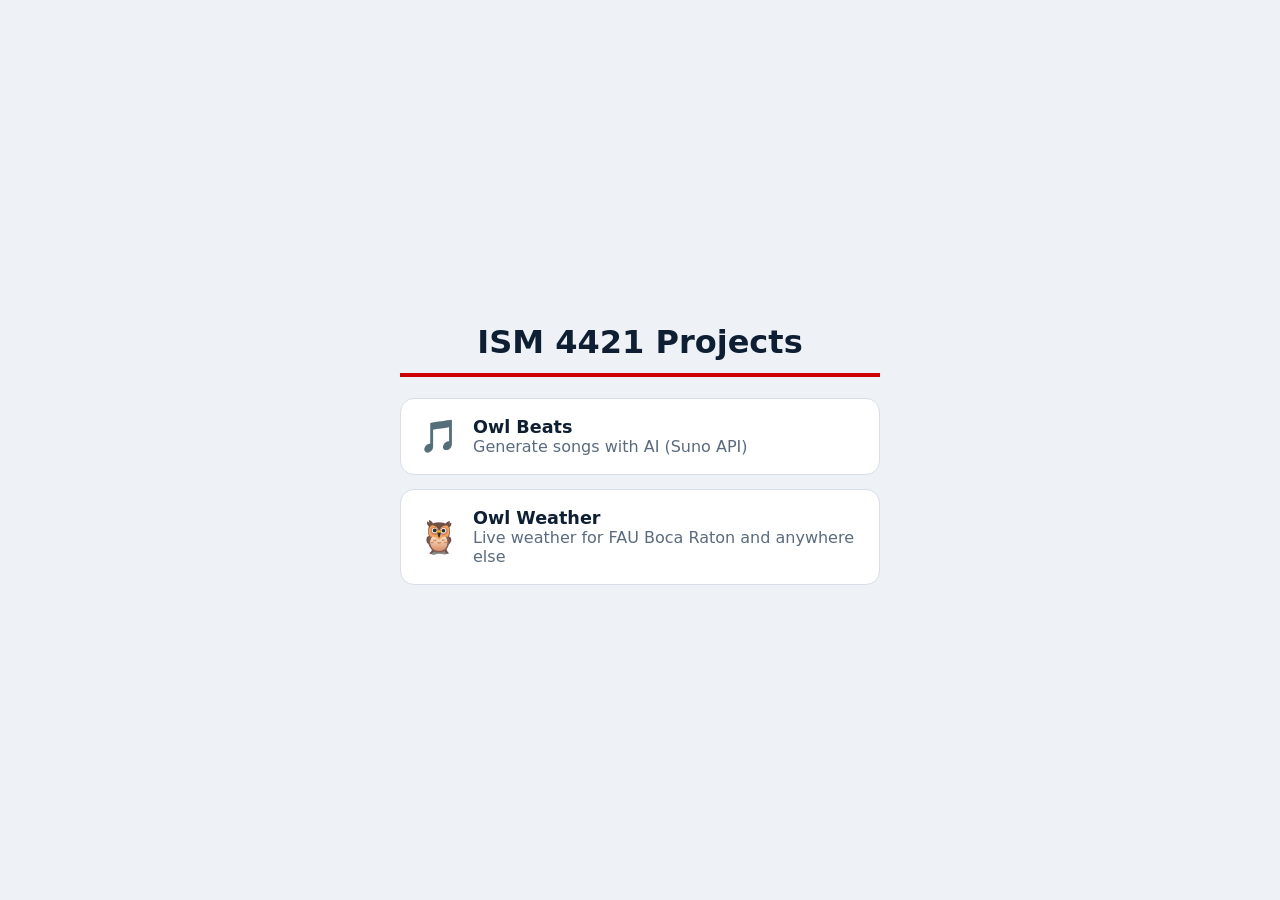
==== commit 03e31c46: "Add root home page so a root deploy has no broken URLs A Netlify site deployed from the repo root ha" ====
--- a/index.html
+++ b/index.html
@@ -3,207 +3,21 @@
 <head>
   <meta charset="utf-8">
   <meta name="viewport" content="width=device-width, initial-scale=1">
-  <title>Owl Beats | AI Music Generator</title>
-  <meta name="description" content="Generate original songs and instrumentals from a text prompt with the Suno API.">
-  <meta name="theme-color" content="#003366">
-  <link rel="icon" href="assets/icon.svg" type="image/svg+xml">
-  <link rel="preconnect" href="https://fonts.googleapis.com">
-  <link rel="preconnect" href="https://fonts.gstatic.com" crossorigin>
-  <link href="https://fonts.googleapis.com/css2?family=Montserrat:wght@400;500;600;700;800&display=swap" rel="stylesheet">
-  <link rel="stylesheet" href="style.css">
-  <script src="theme.js"></script>
+  <title>ISM 4421 Projects</title>
+  <link rel="icon" href="music/assets/icon.svg" type="image/svg+xml">
+  <link rel="stylesheet" href="home.css">
 </head>
 <body>
-  <header class="site-header">
-    <div class="brand">
-      <img src="assets/icon.svg" alt="" width="36" height="36">
-      <span class="brand-title">Owl Beats</span>
-    </div>
-    <div class="header-controls">
-      <button type="button" id="credits" class="pill" title="Remaining Suno credits (click to refresh)" hidden>Credits: …</button>
-      <button type="button" id="key-btn" class="pill pill-accent">🔑 Add API key</button>
-      <button type="button" id="theme-toggle" class="icon-btn" aria-label="Switch theme">🌙</button>
-    </div>
-  </header>
-
-  <main class="layout">
-    <!-- ============ Create ============ -->
-    <section class="card create" aria-labelledby="create-title">
-      <h1 id="create-title">Create a song</h1>
-      <div id="key-notice" class="notice" hidden>
-        To make music, add your Suno API key. <button type="button" class="link-btn" id="key-notice-btn">Add API key</button>
-      </div>
-
-      <div class="tabs" role="tablist" aria-label="Creation mode">
-        <button type="button" role="tab" id="tab-simple" aria-controls="form" aria-selected="true" class="tab active" data-mode="simple">Simple</button>
-        <button type="button" role="tab" id="tab-custom" aria-controls="form" aria-selected="false" class="tab" data-mode="custom">Custom</button>
-      </div>
-
-      <form id="form" novalidate>
-        <p class="hint mode-simple">Describe the song and pick a style. Suno writes the lyrics for you.</p>
-        <p class="hint mode-custom" hidden>Write your own lyrics and set the title, style, length and voice.</p>
-
-        <div class="field mode-simple">
-          <label for="prompt">Song description</label>
-          <textarea id="prompt" rows="4" maxlength="3000" placeholder="An upbeat summer anthem about road-tripping down the Florida coast with friends"></textarea>
-          <div class="counter" data-for="prompt"></div>
-        </div>
-
-        <div class="field mode-custom" hidden>
-          <label for="title">Title <span class="opt">(optional)</span></label>
-          <input id="title" type="text" maxlength="80" placeholder="Coastal Highway">
-        </div>
-
-        <div class="field">
-          <label for="style">Style</label>
-          <input id="style" type="text" maxlength="1000" placeholder="indie pop, bright guitars, female vocals">
-          <div class="chips" id="style-chips" aria-label="Style suggestions"></div>
-        </div>
-
-        <div class="field mode-custom lyrics-field" hidden>
-          <div class="label-row">
-            <label for="lyrics">Lyrics</label>
-            <button type="button" id="ai-lyrics-toggle" class="link-btn">✨ Write lyrics with AI</button>
-          </div>
-          <div id="ai-lyrics" class="ai-lyrics" hidden>
-            <input id="lyrics-prompt" type="text" maxlength="200" placeholder="What should the lyrics be about?">
-            <button type="button" id="lyrics-go" class="btn btn-secondary">Write</button>
-          </div>
-          <textarea id="lyrics" rows="10" maxlength="5000" placeholder="[Verse]&#10;Windows down on A1A&#10;&#10;[Chorus]&#10;..."></textarea>
-          <div class="counter" data-for="lyrics"></div>
-        </div>
-
-        <div class="row">
-          <label class="switch">
-            <input type="checkbox" id="instrumental">
-            <span class="slider" aria-hidden="true"></span>
-            Instrumental (no vocals)
-          </label>
-        </div>
-
-        <div class="grid-2">
-          <div class="field">
-            <label for="model">Model</label>
-            <select id="model">
-              <option value="V6">V6 (recommended)</option>
-              <option value="V6_WILD">V6 Wild (more creative)</option>
-              <option value="V6_MINI">V6 Mini (fastest)</option>
-            </select>
-          </div>
-          <div class="field mode-custom vocal-field" hidden>
-            <label for="vocal">Voice</label>
-            <select id="vocal">
-              <option value="">Any</option>
-              <option value="f">Female</option>
-              <option value="m">Male</option>
-            </select>
-          </div>
-        </div>
-
-        <div class="field mode-custom" hidden>
-          <label for="duration">Length: <output id="duration-out">2:00</output></label>
-          <input id="duration" type="range" min="10" max="360" step="5" value="120">
-        </div>
-
-        <details class="advanced mode-custom" hidden>
-          <summary>Advanced</summary>
-          <div class="field">
-            <label for="negative">Exclude styles <span class="opt">(optional)</span></label>
-            <input id="negative" type="text" maxlength="1000" placeholder="heavy metal, autotune">
-          </div>
-          <div class="field">
-            <label for="style-weight">Style adherence: <output id="style-weight-out">0.50</output></label>
-            <input id="style-weight" type="range" min="0" max="1" step="0.05" value="0.5">
-          </div>
-          <div class="field">
-            <label for="weirdness">Weirdness: <output id="weirdness-out">0.50</output></label>
-            <input id="weirdness" type="range" min="0" max="1" step="0.05" value="0.5">
-          </div>
-          <div class="field">
-            <label for="variety">Variety between the two versions</label>
-            <select id="variety">
-              <option value="0">Off · same style</option>
-              <option value="1" selected>Normal</option>
-              <option value="2">High</option>
-              <option value="3">Extra</option>
-              <option value="4">Max</option>
-            </select>
-          </div>
-        </details>
-
-        <div id="form-error" class="notice notice-error" role="alert" hidden></div>
-        <button type="submit" id="generate" class="btn btn-primary btn-lg">🎵 Generate music</button>
-        <p class="fineprint">Each request makes two versions. Tracks usually start streaming within a minute and finish in 2–3 minutes. Suno keeps files for 14 days, so download the ones you like.</p>
-      </form>
-    </section>
-
-    <!-- ============ Library ============ -->
-    <section class="card library" aria-labelledby="library-title">
-      <div class="library-head">
-        <h2 id="library-title">Your tracks</h2>
-        <button type="button" id="clear-all" class="link-btn" hidden>Clear all</button>
-      </div>
-      <div id="empty" class="empty">
-        <div class="empty-icon" aria-hidden="true">🎧</div>
-        <p>Your songs will show up here.</p>
-      </div>
-      <ul id="tasks" class="tasks"></ul>
-    </section>
+  <main>
+    <h1>ISM 4421 Projects</h1>
+    <a class="card" href="music/">
+      <span class="emoji" aria-hidden="true">🎵</span>
+      <span><strong>Owl Beats</strong><br>Generate songs with AI (Suno API)</span>
+    </a>
+    <a class="card" href="weather/">
+      <span class="emoji" aria-hidden="true">🦉</span>
+      <span><strong>Owl Weather</strong><br>Live weather for FAU Boca Raton and anywhere else</span>
+    </a>
   </main>
-
-  <footer class="site-footer">
-    Music by <a href="https://sunoapi.org" target="_blank" rel="noopener">Suno API</a> · ISM 4421 student project ·
-    <a href="weather/">Owl Weather</a>
-  </footer>
-
-  <!-- Extend dialog -->
-  <dialog id="extend-dialog">
-    <form method="dialog" id="extend-form">
-      <h3>Extend “<span id="extend-name"></span>”</h3>
-      <p class="hint">Suno continues the song from the point you choose and makes two new versions.</p>
-      <div class="field">
-        <label for="extend-at">Continue from: <output id="extend-at-out">0:00</output></label>
-        <input id="extend-at" type="range" min="1" max="240" step="1" value="60">
-      </div>
-      <div class="field">
-        <label for="extend-style">Style</label>
-        <input id="extend-style" type="text" maxlength="1000">
-      </div>
-      <div class="field">
-        <label for="extend-title">Title</label>
-        <input id="extend-title" type="text" maxlength="80">
-      </div>
-      <div class="field" id="extend-lyrics-field">
-        <label for="extend-lyrics">Lyrics for the new part <span class="opt">(optional)</span></label>
-        <textarea id="extend-lyrics" rows="5" maxlength="5000" placeholder="[Bridge]&#10;..."></textarea>
-      </div>
-      <div class="dialog-actions">
-        <button type="button" class="btn btn-secondary" id="extend-cancel">Cancel</button>
-        <button type="submit" class="btn btn-primary" value="go">Extend</button>
-      </div>
-    </form>
-  </dialog>
-
-  <!-- API key dialog -->
-  <dialog id="key-dialog">
-    <form method="dialog" id="key-form">
-      <h3>Your Suno API key</h3>
-      <p class="hint">Get a key at <a href="https://sunoapi.org/api-key" target="_blank" rel="noopener">sunoapi.org/api-key</a>. It is saved only in this browser and sent only to api.sunoapi.org.</p>
-      <div class="field">
-        <label for="api-key">API key</label>
-        <input id="api-key" type="password" autocomplete="off" spellcheck="false" placeholder="Paste your key">
-      </div>
-      <label class="check"><input type="checkbox" id="show-key"> Show key</label>
-      <div class="dialog-actions">
-        <button type="button" class="btn btn-secondary" id="key-remove">Remove key</button>
-        <button type="button" class="btn btn-secondary" id="key-cancel">Cancel</button>
-        <button type="submit" class="btn btn-primary" value="go">Save</button>
-      </div>
-    </form>
-  </dialog>
-
-  <div id="toast" class="toast" role="status" aria-live="polite" hidden></div>
-
-  <script src="app.js"></script>
 </body>
 </html>
--- a/home.css
+++ b/home.css
@@ -0,0 +1,15 @@
+:root { --bg: #eef2f7; --card: #fff; --text: #0f1f33; --muted: #5b6b7f; --border: #d7dee8; color-scheme: light; }
+@media (prefers-color-scheme: dark) {
+  :root { --bg: #07111f; --card: #0f1f33; --text: #e8eef6; --muted: #9fb0c4; --border: #1f3450; color-scheme: dark; }
+}
+* { box-sizing: border-box; }
+body { margin: 0; min-height: 100vh; display: grid; place-items: center; background: var(--bg); color: var(--text);
+  font-family: system-ui, -apple-system, "Segoe UI", sans-serif; padding: 16px; }
+main { width: min(480px, 100%); }
+h1 { text-align: center; border-bottom: 4px solid #cc0000; padding-bottom: 12px; }
+.card { display: flex; gap: 14px; align-items: center; padding: 18px; margin: 14px 0; background: var(--card);
+  border: 1px solid var(--border); border-radius: 14px; color: inherit; text-decoration: none; }
+.card:hover { border-color: #cc0000; }
+.card span:last-child { color: var(--muted); }
+.card strong { color: var(--text); font-size: 1.1rem; }
+.emoji { font-size: 2rem; }
